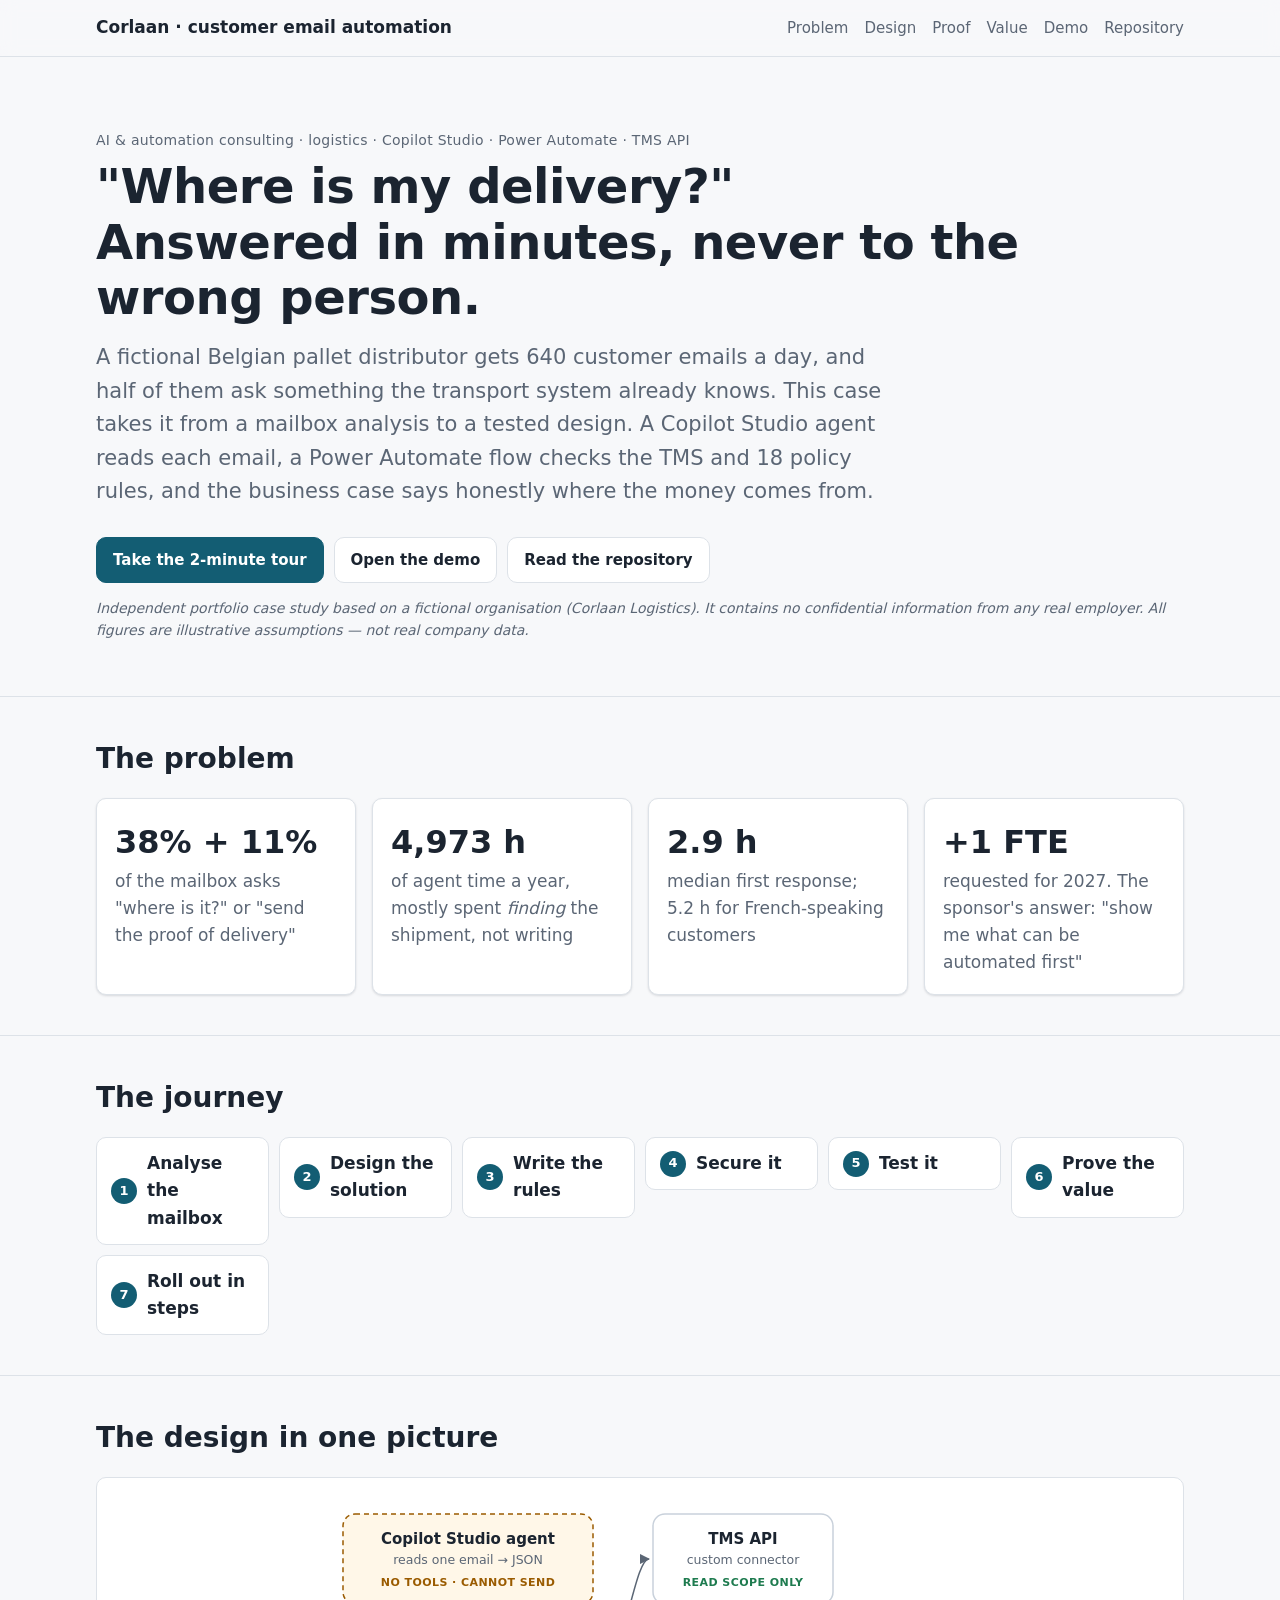
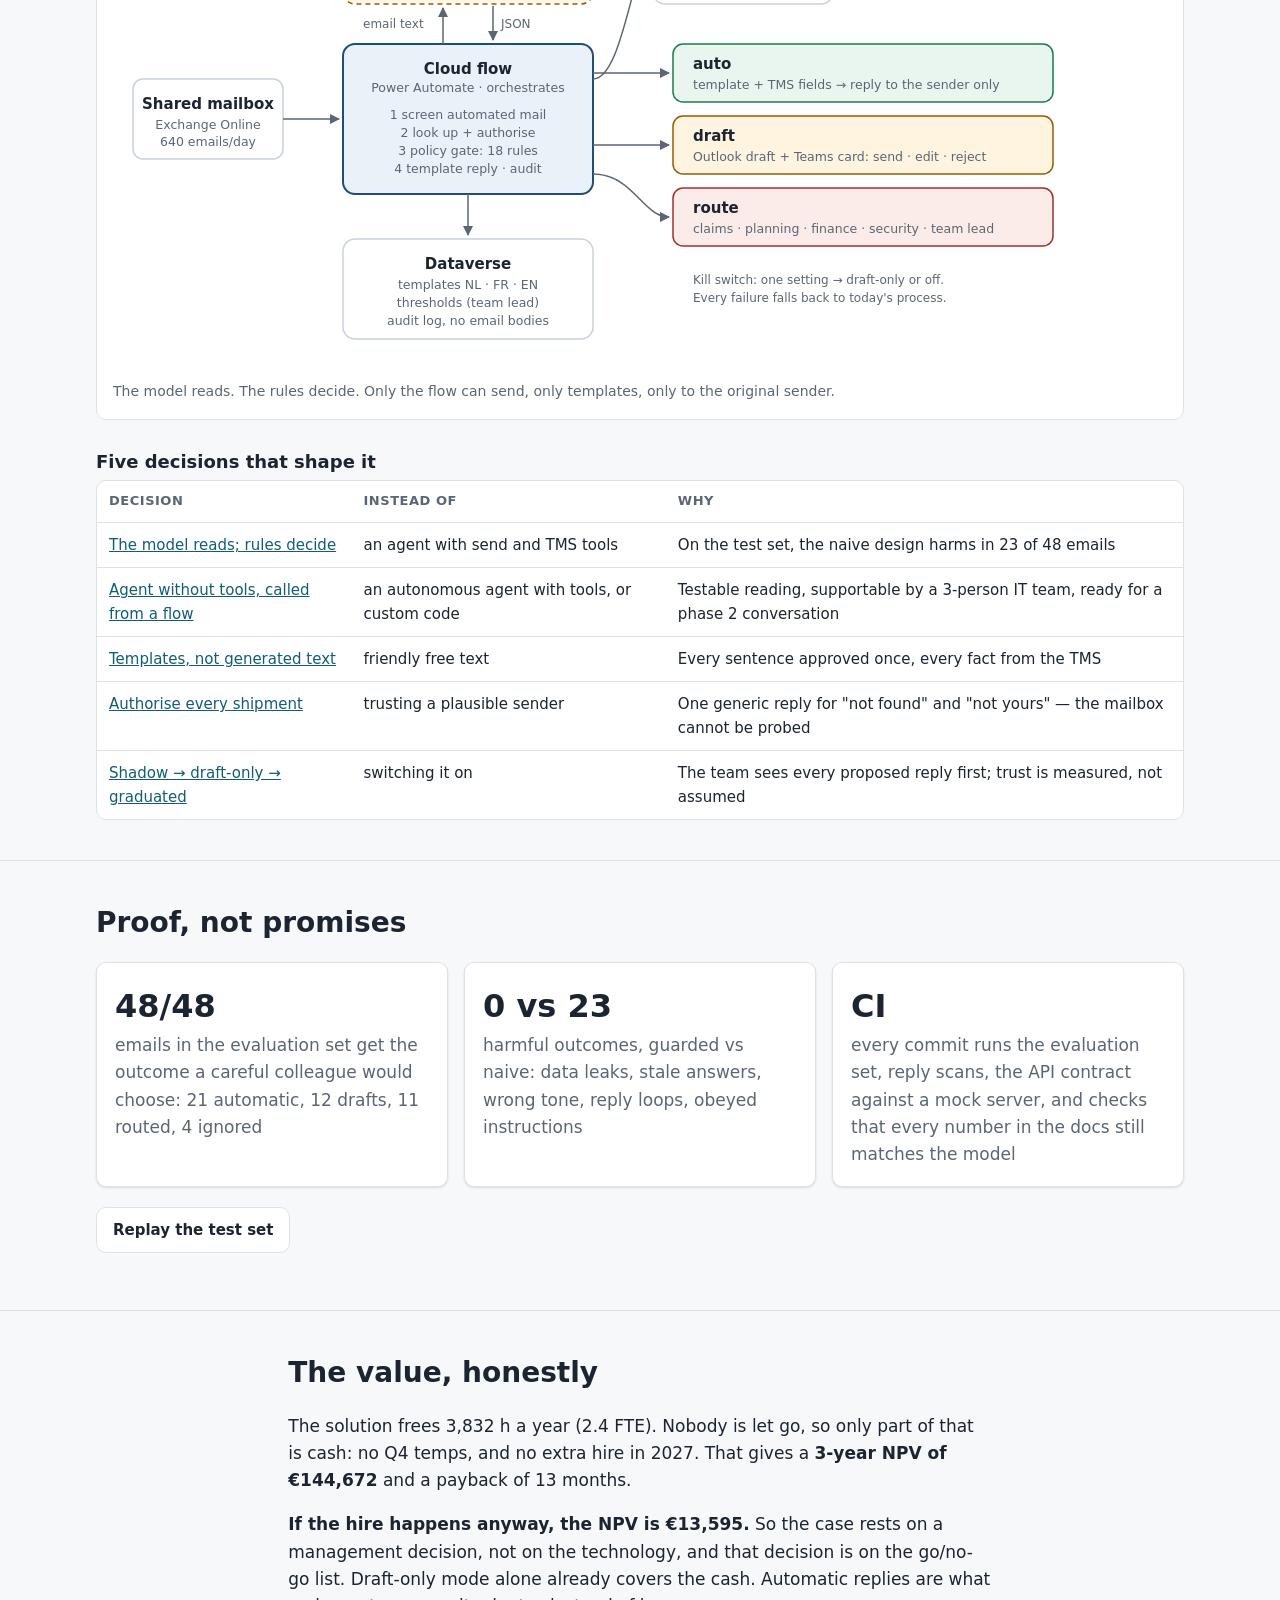
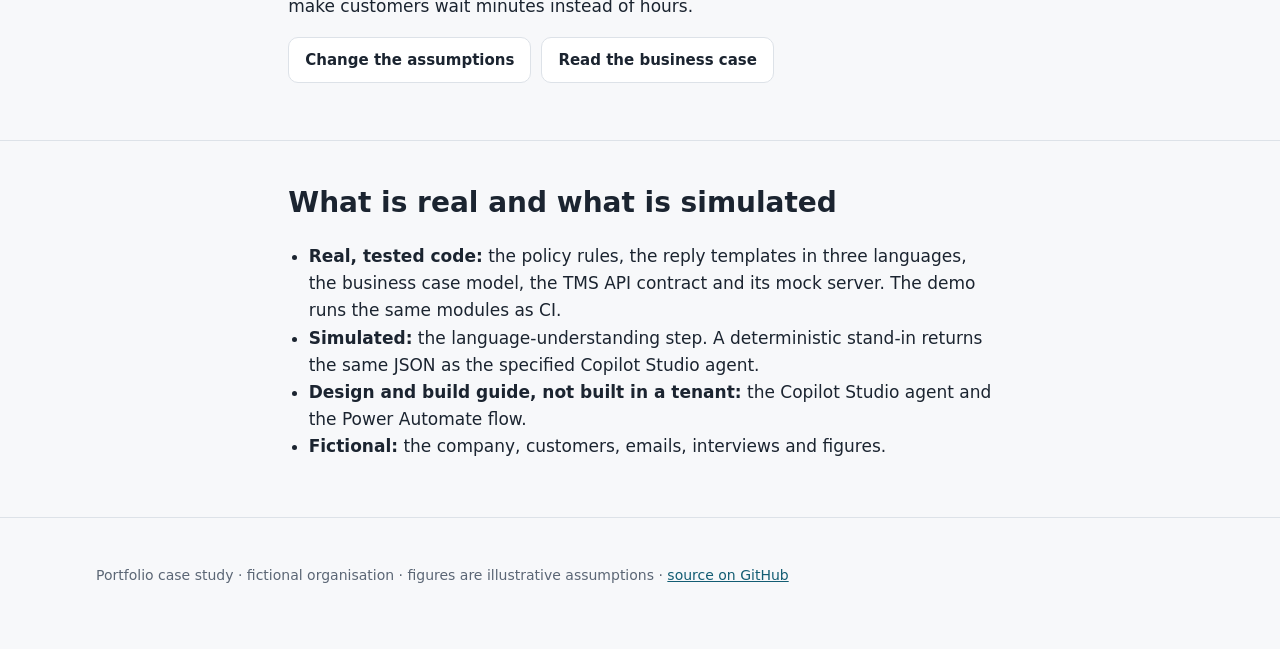
==== site/index.html @ 80e82a13 "Case: AI & automation for customer email at a fictional logistics company Mailbox analysis, TO-BE an" ====
<!doctype html>
<html lang="en">
<head>
  <meta charset="utf-8">
  <meta name="viewport" content="width=device-width, initial-scale=1">
  <title>Where is my delivery? — AI &amp; automation case study</title>
  <meta name="description" content="Portfolio case (fictional logistics company): from a mailbox analysis to a Copilot Studio agent, a Power Automate flow on a TMS API, 18 policy rules, a 48-email evaluation set and a business case.">
  <link rel="icon" href="assets/favicon.svg" type="image/svg+xml">
  <link rel="stylesheet" href="assets/style.css">
</head>
<body>
<header class="site-header">
  <div class="wrap header-inner">
    <a class="brand" href="./">Corlaan · customer email automation</a>
    <nav aria-label="Sections">
      <a href="#problem">Problem</a>
      <a href="#design">Design</a>
      <a href="#proof">Proof</a>
      <a href="#value">Value</a>
      <a href="demo/">Demo</a>
      <a href="https://github.com/phlppgdfry/logistics-ai-automation-case-study">Repository</a>
    </nav>
  </div>
</header>

<main>
  <section class="hero wrap">
    <p class="eyebrow">AI &amp; automation consulting · logistics · Copilot Studio · Power Automate · TMS API</p>
    <h1>"Where is my delivery?"<br>Answered in minutes, never to the wrong person.</h1>
    <p class="lede">A fictional Belgian pallet distributor gets <!--n:a.emailsPerDay-->640<!--/n--> customer emails a day, and half of them ask something the transport system already knows. This case takes it from a mailbox analysis to a tested design. A Copilot Studio agent reads each email, a Power Automate flow checks the TMS and <!--n:rules.count-->18<!--/n--> policy rules, and the business case says honestly where the money comes from.</p>
    <div class="cta-row">
      <a class="btn primary" href="demo/?tour">Take the 2-minute tour</a>
      <a class="btn" href="demo/">Open the demo</a>
      <a class="btn" href="https://github.com/phlppgdfry/logistics-ai-automation-case-study">Read the repository</a>
    </div>
    <p class="note">Independent portfolio case study based on a fictional organisation (Corlaan Logistics). It contains no confidential information from any real employer. All figures are illustrative assumptions — not real company data.</p>
  </section>

  <section class="section" id="problem">
    <div class="wrap">
      <h2>The problem</h2>
      <div class="grid cards-4">
        <div class="card"><div class="kpi-value"><!--n:a.shareWismo-->38%<!--/n--> + <!--n:a.sharePod-->11%<!--/n--></div><p>of the mailbox asks "where is it?" or "send the proof of delivery"</p></div>
        <div class="card"><div class="kpi-value"><!--n:bc.baselineHoursYear-->4,973 h<!--/n--></div><p>of agent time a year, mostly spent <em>finding</em> the shipment, not writing</p></div>
        <div class="card"><div class="kpi-value">2.9 h</div><p>median first response; 5.2 h for French-speaking customers</p></div>
        <div class="card"><div class="kpi-value">+1 FTE</div><p>requested for 2027. The sponsor's answer: "show me what can be automated first"</p></div>
      </div>
    </div>
  </section>

  <section class="section">
    <div class="wrap">
      <h2>The journey</h2>
      <ol class="journey">
        <li><a href="https://github.com/phlppgdfry/logistics-ai-automation-case-study/blob/main/docs/01-discover/mailbox-analysis.md"><span class="step-no">1</span>Analyse the mailbox</a></li>
        <li><a href="https://github.com/phlppgdfry/logistics-ai-automation-case-study/blob/main/docs/02-design/to-be-and-architecture.md"><span class="step-no">2</span>Design the solution</a></li>
        <li><a href="https://github.com/phlppgdfry/logistics-ai-automation-case-study/blob/main/docs/02-design/policy-rules.md"><span class="step-no">3</span>Write the rules</a></li>
        <li><a href="https://github.com/phlppgdfry/logistics-ai-automation-case-study/blob/main/docs/03-security/threat-model.md"><span class="step-no">4</span>Secure it</a></li>
        <li><a href="https://github.com/phlppgdfry/logistics-ai-automation-case-study/blob/main/docs/04-test/test-strategy-and-results.md"><span class="step-no">5</span>Test it</a></li>
        <li><a href="https://github.com/phlppgdfry/logistics-ai-automation-case-study/blob/main/docs/05-business-case/business-case.md"><span class="step-no">6</span>Prove the value</a></li>
        <li><a href="https://github.com/phlppgdfry/logistics-ai-automation-case-study/blob/main/docs/06-rollout/pilot-and-adoption.md"><span class="step-no">7</span>Roll out in steps</a></li>
      </ol>
    </div>
  </section>

  <section class="section" id="design">
    <div class="wrap">
      <h2>The design in one picture</h2>
      <figure class="diagram">
        <img src="assets/architecture.svg" alt="The cloud flow orchestrates: a Copilot Studio agent without tools reads the email, a read-only connector looks up the TMS, policy rules decide between automatic reply, draft and routing, and every outcome is audited." width="960" height="470">
        <figcaption>The model reads. The rules decide. Only the flow can send, only templates, only to the original sender.</figcaption>
      </figure>
      <h3 style="margin-top:28px">Five decisions that shape it</h3>
      <div class="table-wrap">
        <table>
          <thead><tr><th>Decision</th><th>Instead of</th><th>Why</th></tr></thead>
          <tbody>
            <tr><td><a href="https://github.com/phlppgdfry/logistics-ai-automation-case-study/blob/main/docs/adr/001-model-proposes-policy-decides.md">The model reads; rules decide</a></td><td>an agent with send and TMS tools</td><td>On the test set, the naive design harms in <!--n:naive.harmful-->23<!--/n--> of <!--n:tests.cases-->48<!--/n--> emails</td></tr>
            <tr><td><a href="https://github.com/phlppgdfry/logistics-ai-automation-case-study/blob/main/docs/adr/002-copilot-studio-agent-called-from-flow.md">Agent without tools, called from a flow</a></td><td>an autonomous agent with tools, or custom code</td><td>Testable reading, supportable by a 3-person IT team, ready for a phase 2 conversation</td></tr>
            <tr><td><a href="https://github.com/phlppgdfry/logistics-ai-automation-case-study/blob/main/docs/adr/003-templates-not-free-text.md">Templates, not generated text</a></td><td>friendly free text</td><td>Every sentence approved once, every fact from the TMS</td></tr>
            <tr><td><a href="https://github.com/phlppgdfry/logistics-ai-automation-case-study/blob/main/docs/adr/004-authorise-every-shipment.md">Authorise every shipment</a></td><td>trusting a plausible sender</td><td>One generic reply for "not found" and "not yours" — the mailbox cannot be probed</td></tr>
            <tr><td><a href="https://github.com/phlppgdfry/logistics-ai-automation-case-study/blob/main/docs/adr/005-autonomy-ladder.md">Shadow → draft-only → graduated</a></td><td>switching it on</td><td>The team sees every proposed reply first; trust is measured, not assumed</td></tr>
          </tbody>
        </table>
      </div>
    </div>
  </section>

  <section class="section" id="proof">
    <div class="wrap">
      <h2>Proof, not promises</h2>
      <div class="grid cards-3">
        <div class="card"><div class="kpi-value"><!--n:tests.passed-->48<!--/n-->/<!--n:tests.cases-->48<!--/n--></div><p>emails in the evaluation set get the outcome a careful colleague would choose: <!--n:tests.auto-->21<!--/n--> automatic, <!--n:tests.draft-->12<!--/n--> drafts, <!--n:tests.route-->11<!--/n--> routed, <!--n:tests.ignore-->4<!--/n--> ignored</p></div>
        <div class="card"><div class="kpi-value"><!--n:guarded.harmful-->0<!--/n--> vs <!--n:naive.harmful-->23<!--/n--></div><p>harmful outcomes, guarded vs naive: data leaks, stale answers, wrong tone, reply loops, obeyed instructions</p></div>
        <div class="card"><div class="kpi-value">CI</div><p>every commit runs the evaluation set, reply scans, the API contract against a mock server, and checks that every number in the docs still matches the model</p></div>
      </div>
      <p class="cta-row" style="margin-top:20px"><a class="btn" href="demo/#tests">Replay the test set</a></p>
    </div>
  </section>

  <section class="section" id="value">
    <div class="wrap measure">
      <h2>The value, honestly</h2>
      <p>The solution frees <!--n:bc.capacityHoursYear-->3,832 h<!--/n--> a year (<!--n:bc.capacityFte-->2.4 FTE<!--/n-->). Nobody is let go, so only part of that is cash: no Q4 temps, and no extra hire in 2027. That gives a <strong>3-year NPV of <!--n:bc.npv3y-->€144,672<!--/n--></strong> and a payback of <!--n:bc.payback-->13 months<!--/n-->.</p>
      <p><strong>If the hire happens anyway, the NPV is <!--n:sc.no-hire.npv-->€13,595<!--/n-->.</strong> So the case rests on a management decision, not on the technology, and that decision is on the go/no-go list. Draft-only mode alone already covers the cash. Automatic replies are what make customers wait minutes instead of hours.</p>
      <p class="cta-row"><a class="btn" href="demo/#value">Change the assumptions</a> <a class="btn" href="https://github.com/phlppgdfry/logistics-ai-automation-case-study/blob/main/docs/05-business-case/business-case.md">Read the business case</a></p>
    </div>
  </section>

  <section class="section">
    <div class="wrap measure">
      <h2>What is real and what is simulated</h2>
      <ul class="checklist">
        <li><strong>Real, tested code:</strong> the policy rules, the reply templates in three languages, the business case model, the TMS API contract and its mock server. The demo runs the same modules as CI.</li>
        <li><strong>Simulated:</strong> the language-understanding step. A deterministic stand-in returns the same JSON as the specified Copilot Studio agent.</li>
        <li><strong>Design and build guide, not built in a tenant:</strong> the Copilot Studio agent and the Power Automate flow.</li>
        <li><strong>Fictional:</strong> the company, customers, emails, interviews and figures.</li>
      </ul>
    </div>
  </section>
</main>

<footer class="site-footer">
  <div class="wrap">
    <p>Portfolio case study · fictional organisation · figures are illustrative assumptions · <a href="https://github.com/phlppgdfry/logistics-ai-automation-case-study">source on GitHub</a></p>
  </div>
</footer>
</body>
</html>
---- site/assets/style.css ----
/* Case-site design system: neutral, enterprise, one accent. Change tokens, not components. */
:root {
  --font: ui-sans-serif, system-ui, -apple-system, "Segoe UI", Roboto, "Helvetica Neue", Arial, sans-serif;
  --mono: ui-monospace, "SF Mono", Menlo, Consolas, monospace;
  --bg: #f7f8fa;
  --surface: #ffffff;
  --text: #1b2430;
  --muted: #5b6675;
  --border: #dde2e8;
  --accent: #135d73;
  --accent-contrast: #ffffff;
  --ok: #1e7b4f;
  --warn: #9a5b00;
  --risk: #a3312a;
  --radius: 10px;
  --shadow: 0 1px 2px rgb(16 24 40 / 6%), 0 1px 3px rgb(16 24 40 / 8%);
  --wrap: 1120px;
  --gutter: 16px;
}
@media (prefers-color-scheme: dark) {
  :root {
    --bg: #0f141a;
    --surface: #161d25;
    --text: #e6eaef;
    --muted: #9aa5b1;
    --border: #2a3440;
    --accent: #7cc6dc;
    --accent-contrast: #0f141a;
    --ok: #5cc28f;
    --warn: #e0a84a;
    --risk: #ef8a82;
    --shadow: none;
  }
}

*, *::before, *::after { box-sizing: border-box; }
html { scroll-behavior: smooth; }
body { margin: 0; font-family: var(--font); background: var(--bg); color: var(--text); line-height: 1.6; font-size: 17px; }
a { color: var(--accent); }
a:focus-visible, .btn:focus-visible { outline: 3px solid var(--accent); outline-offset: 2px; }
img, svg { max-width: 100%; height: auto; }

.wrap { max-width: var(--wrap); margin: 0 auto; padding: 0 var(--gutter); }
.measure { max-width: 68ch; }

.site-header { position: sticky; top: 0; z-index: 10; background: color-mix(in srgb, var(--bg) 88%, transparent); backdrop-filter: blur(8px); border-bottom: 1px solid var(--border); }
.header-inner { display: flex; align-items: center; justify-content: space-between; gap: 16px; min-height: 56px; flex-wrap: wrap; }
.brand { font-weight: 700; text-decoration: none; color: var(--text); }
.site-header nav { display: flex; gap: 16px; flex-wrap: wrap; }
.site-header nav a { color: var(--muted); text-decoration: none; font-size: 15px; }
.site-header nav a:hover { color: var(--text); }

.hero { padding: 72px var(--gutter) 40px; }
.eyebrow { color: var(--muted); font-size: 14px; letter-spacing: .02em; margin: 0 0 8px; }
h1 { font-size: clamp(30px, 5vw, 48px); line-height: 1.15; margin: 0 0 16px; letter-spacing: -0.01em; }
h2 { font-size: clamp(22px, 3vw, 28px); margin: 0 0 16px; }
h3 { font-size: 18px; margin: 8px 0 4px; }
.lede { font-size: clamp(18px, 2.4vw, 21px); color: var(--muted); max-width: 60ch; margin: 0 0 28px; }

.cta-row { display: flex; flex-wrap: wrap; gap: 10px; }
.btn { display: inline-block; padding: 10px 16px; border-radius: var(--radius); border: 1px solid var(--border); background: var(--surface); color: var(--text); text-decoration: none; font-weight: 600; font-size: 15px; }
.btn.primary { background: var(--accent); color: var(--accent-contrast); border-color: var(--accent); }

.section { padding: 40px var(--gutter); border-top: 1px solid var(--border); }

.grid { display: grid; gap: 16px; }
.cards-3 { grid-template-columns: repeat(auto-fit, minmax(220px, 1fr)); }
.cards-4 { grid-template-columns: repeat(auto-fit, minmax(200px, 1fr)); }
.card { background: var(--surface); border: 1px solid var(--border); border-radius: var(--radius); padding: 18px; box-shadow: var(--shadow); }
.card p { margin: 0; color: var(--muted); }

.chip { display: inline-block; font-size: 12px; font-weight: 600; padding: 2px 8px; border-radius: 999px; border: 1px solid currentColor; }
.chip.ok { color: var(--ok); } .chip.warn { color: var(--warn); } .chip.risk { color: var(--risk); }

.checklist { padding-left: 1.2em; }
.journey { list-style: none; padding: 0; margin: 0; display: grid; grid-template-columns: repeat(auto-fit, minmax(150px, 1fr)); gap: 10px; }
.journey a { display: flex; align-items: center; gap: 10px; padding: 12px 14px; background: var(--surface); border: 1px solid var(--border); border-radius: var(--radius); text-decoration: none; color: var(--text); font-weight: 600; }
.step-no { display: inline-grid; place-items: center; width: 26px; height: 26px; border-radius: 50%; background: var(--accent); color: var(--accent-contrast); font-size: 13px; flex: none; }

.diagram { margin: 0; background: var(--surface); border: 1px solid var(--border); border-radius: var(--radius); padding: 16px; overflow-x: auto; }
.diagram figcaption { color: var(--muted); font-size: 14px; margin-top: 8px; }

.kpi-value { font-size: 32px; font-weight: 700; color: var(--text) !important; }
.note { font-size: 14px; color: var(--muted); font-style: italic; }

.table-wrap { overflow-x: auto; border: 1px solid var(--border); border-radius: var(--radius); background: var(--surface); }
table { border-collapse: collapse; width: 100%; font-size: 15px; }
th, td { text-align: left; padding: 10px 12px; border-bottom: 1px solid var(--border); vertical-align: top; }
th { color: var(--muted); font-weight: 600; font-size: 13px; text-transform: uppercase; letter-spacing: .04em; }
tr:last-child td { border-bottom: none; }

.site-footer { border-top: 1px solid var(--border); padding: 32px 0 48px; color: var(--muted); font-size: 14px; }

/* Guided tour (assets/tour.js) */
.hidden { display: none !important; }
.tour { position: fixed; left: 16px; right: 16px; bottom: 16px; z-index: 50; max-width: 760px; margin: 0 auto; background: var(--text); color: var(--bg); border-radius: var(--radius); padding: 12px 16px; display: flex; gap: 12px; align-items: center; justify-content: space-between; flex-wrap: wrap; box-shadow: 0 6px 24px rgb(0 0 0 / 25%); }
.tour p { margin: 0; font-size: 15px; max-width: 70ch; }
.tour .tour-step { display: block; font-size: 12px; opacity: .7; }
.tour-actions { display: flex; gap: 8px; }
.tour button { font: inherit; font-size: 14px; padding: 6px 12px; border-radius: 999px; border: 1px solid currentColor; background: transparent; color: inherit; cursor: pointer; }
.tour button:disabled { opacity: .4; cursor: default; }
.tour-flash { animation: tour-flash 1.4s ease-out; }
@keyframes tour-flash { 0% { box-shadow: 0 0 0 4px var(--accent); } 100% { box-shadow: 0 0 0 4px transparent; } }

@media print {
  .site-header, .cta-row, .tour { display: none; }
  body { background: #fff; color: #000; font-size: 11pt; }
  .section { break-inside: avoid; padding: 16px 0; }
  .card { box-shadow: none; }
  a { color: #000; }
}
@media (prefers-reduced-motion: reduce) { html { scroll-behavior: auto; } .tour-flash { animation: none; outline: 3px solid var(--accent); } }

/* --- Case-specific: Corlaan mailbox demo -------------------------------------------------------- */
.label-sim { display: inline-block; font-size: 12px; font-weight: 700; letter-spacing: .03em; text-transform: uppercase; color: var(--warn); border: 1px solid currentColor; border-radius: 999px; padding: 1px 8px; }
.demo-bar { display: flex; flex-wrap: wrap; gap: 10px; align-items: center; justify-content: space-between; padding: 16px 0 8px; }
.tabs { display: flex; flex-wrap: wrap; gap: 6px; border-bottom: 1px solid var(--border); margin: 8px 0 20px; }
.tabs button { font: inherit; font-size: 15px; font-weight: 600; padding: 8px 12px; border: 1px solid transparent; border-bottom: none; border-radius: var(--radius) var(--radius) 0 0; background: none; color: var(--muted); cursor: pointer; }
.tabs button[aria-selected="true"] { color: var(--text); background: var(--surface); border-color: var(--border); margin-bottom: -1px; }
.tabs button:focus-visible, .btn-sm:focus-visible, .mail-list button:focus-visible { outline: 3px solid var(--accent); outline-offset: 2px; }
.panel { display: none; } .panel.active { display: block; }
.btn-sm { font: inherit; font-size: 14px; font-weight: 600; padding: 6px 12px; border-radius: 999px; border: 1px solid var(--border); background: var(--surface); color: var(--text); cursor: pointer; }
.btn-sm[aria-pressed="true"] { background: var(--accent); color: var(--accent-contrast); border-color: var(--accent); }
.seg { display: inline-flex; gap: 4px; flex-wrap: wrap; align-items: center; }
.seg span { font-size: 13px; color: var(--muted); margin-right: 4px; }

.inbox { display: grid; gap: 16px; grid-template-columns: minmax(0, 320px) minmax(0, 1fr); }
@media (max-width: 860px) { .inbox { grid-template-columns: 1fr; } }
.mail-list { list-style: none; margin: 0; padding: 0; max-height: 640px; overflow-y: auto; border: 1px solid var(--border); border-radius: var(--radius); background: var(--surface); }
@media (max-width: 860px) { .mail-list { max-height: 300px; } }
.mail-list li + li { border-top: 1px solid var(--border); }
.mail-list button { display: block; width: 100%; text-align: left; font: inherit; background: none; border: 0; padding: 10px 12px; color: var(--text); cursor: pointer; }
.mail-list button[aria-current="true"] { background: color-mix(in srgb, var(--accent) 12%, transparent); }
.mail-list .from { font-size: 13px; color: var(--muted); display: block; overflow: hidden; text-overflow: ellipsis; white-space: nowrap; }
.mail-list .subj { font-size: 14px; font-weight: 600; display: block; overflow: hidden; text-overflow: ellipsis; white-space: nowrap; }
.mail-list .meta { display: flex; gap: 6px; margin-top: 4px; align-items: center; }
.out { display: inline-block; font-size: 11px; font-weight: 700; text-transform: uppercase; letter-spacing: .04em; padding: 1px 7px; border-radius: 999px; border: 1px solid currentColor; }
.out.auto { color: var(--ok); } .out.draft { color: var(--warn); } .out.route { color: var(--risk); } .out.ignore { color: var(--muted); }
.mail { background: var(--surface); border: 1px solid var(--border); border-radius: var(--radius); padding: 14px 16px; }
.mail h3 { margin: 0 0 4px; }
.mail .hdr { font-size: 13px; color: var(--muted); margin: 0 0 10px; word-break: break-all; }
.mail pre, .reply pre { white-space: pre-wrap; word-wrap: break-word; font-family: var(--font); font-size: 14.5px; margin: 0; }
.steps { list-style: none; counter-reset: s; padding: 0; margin: 14px 0; display: grid; gap: 6px; }
.steps li { counter-increment: s; display: grid; grid-template-columns: 26px 110px minmax(0, 1fr); gap: 8px; align-items: start; font-size: 14px; padding: 8px 10px; background: var(--surface); border: 1px solid var(--border); border-radius: var(--radius); }
.steps li::before { content: counter(s); display: inline-grid; place-items: center; width: 22px; height: 22px; border-radius: 50%; background: var(--accent); color: var(--accent-contrast); font-size: 12px; font-weight: 700; }
.steps b { color: var(--muted); font-weight: 600; }
@media (max-width: 560px) { .steps li { grid-template-columns: 26px minmax(0, 1fr); } .steps li span { grid-column: 2; } }
.verdict { border-radius: var(--radius); padding: 12px 14px; border: 1.5px solid currentColor; margin: 12px 0; }
.verdict.auto { color: var(--ok); } .verdict.draft { color: var(--warn); } .verdict.route { color: var(--risk); } .verdict.ignore { color: var(--muted); }
.verdict strong { font-size: 16px; }
.verdict p { color: var(--text); margin: 4px 0 0; font-size: 14px; }
.reply { background: var(--bg); border: 1px dashed var(--border); border-radius: var(--radius); padding: 12px 14px; }
.reply.naive { border-color: var(--risk); }
.harm { color: var(--risk); font-weight: 700; font-size: 13px; }
.cols-2 { display: grid; gap: 16px; grid-template-columns: repeat(auto-fit, minmax(280px, 1fr)); }

.bars { display: grid; gap: 10px; }
.bar-row { display: grid; grid-template-columns: minmax(0, 220px) minmax(0, 1fr) 48px; gap: 10px; align-items: center; font-size: 14px; }
@media (max-width: 560px) { .bar-row { grid-template-columns: minmax(0, 1fr) 40px; } .bar-row .track { grid-column: 1 / -1; grid-row: 2; } }
.track { height: 14px; background: var(--bg); border: 1px solid var(--border); border-radius: 999px; overflow: hidden; display: flex; }
.fill { height: 100%; }
.fill.naive { background: var(--risk); } .fill.guarded { background: var(--ok); }
.num { text-align: right; font-variant-numeric: tabular-nums; font-weight: 700; }
td.pass { color: var(--ok); font-weight: 700; } td.fail { color: var(--risk); font-weight: 700; }
td code, .rules code { font-family: var(--mono); font-size: 12.5px; }

.sliders { display: grid; gap: 14px; }
.slider label { display: flex; justify-content: space-between; gap: 8px; font-size: 14px; }
.slider input { width: 100%; accent-color: var(--accent); }
.slider output { font-weight: 700; font-variant-numeric: tabular-nums; }
.tornado { display: grid; gap: 8px; }
.tornado-row { display: grid; grid-template-columns: minmax(0, 210px) minmax(0, 1fr); gap: 10px; align-items: center; font-size: 13px; }
@media (max-width: 560px) { .tornado-row { grid-template-columns: 1fr; } }
.tornado-track { position: relative; height: 18px; background: var(--bg); border: 1px solid var(--border); border-radius: 4px; }
.tornado-bar { position: absolute; top: 2px; bottom: 2px; background: var(--accent); border-radius: 3px; opacity: .85; }
.tornado-base { position: absolute; top: -3px; bottom: -3px; width: 2px; background: var(--text); }
.ladder { list-style: none; padding: 0; margin: 0; display: grid; gap: 10px; grid-template-columns: repeat(auto-fit, minmax(200px, 1fr)); }
.ladder li { background: var(--surface); border: 1px solid var(--border); border-radius: var(--radius); padding: 14px; }
.ladder li strong { display: block; }
.ladder li p { margin: 6px 0 0; font-size: 14px; color: var(--muted); }
.big { font-size: 28px; font-weight: 700; font-variant-numeric: tabular-nums; }
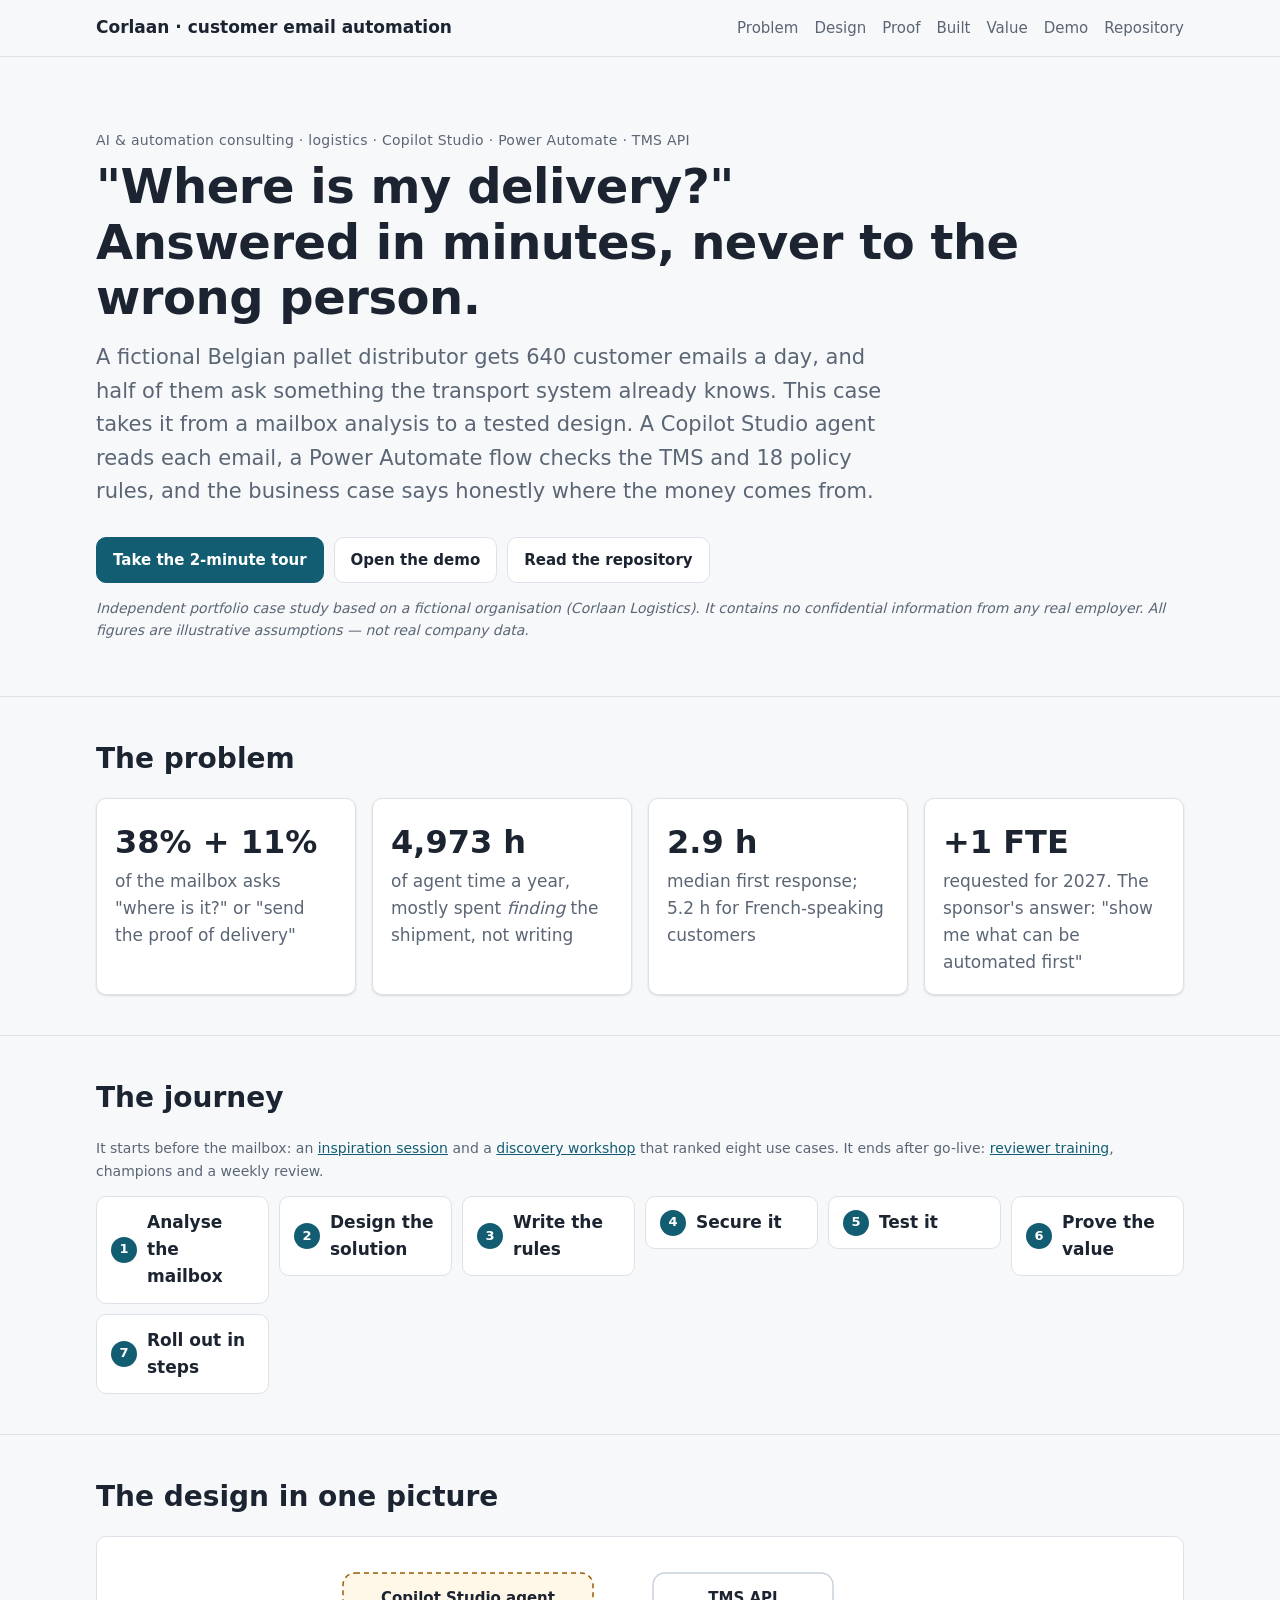
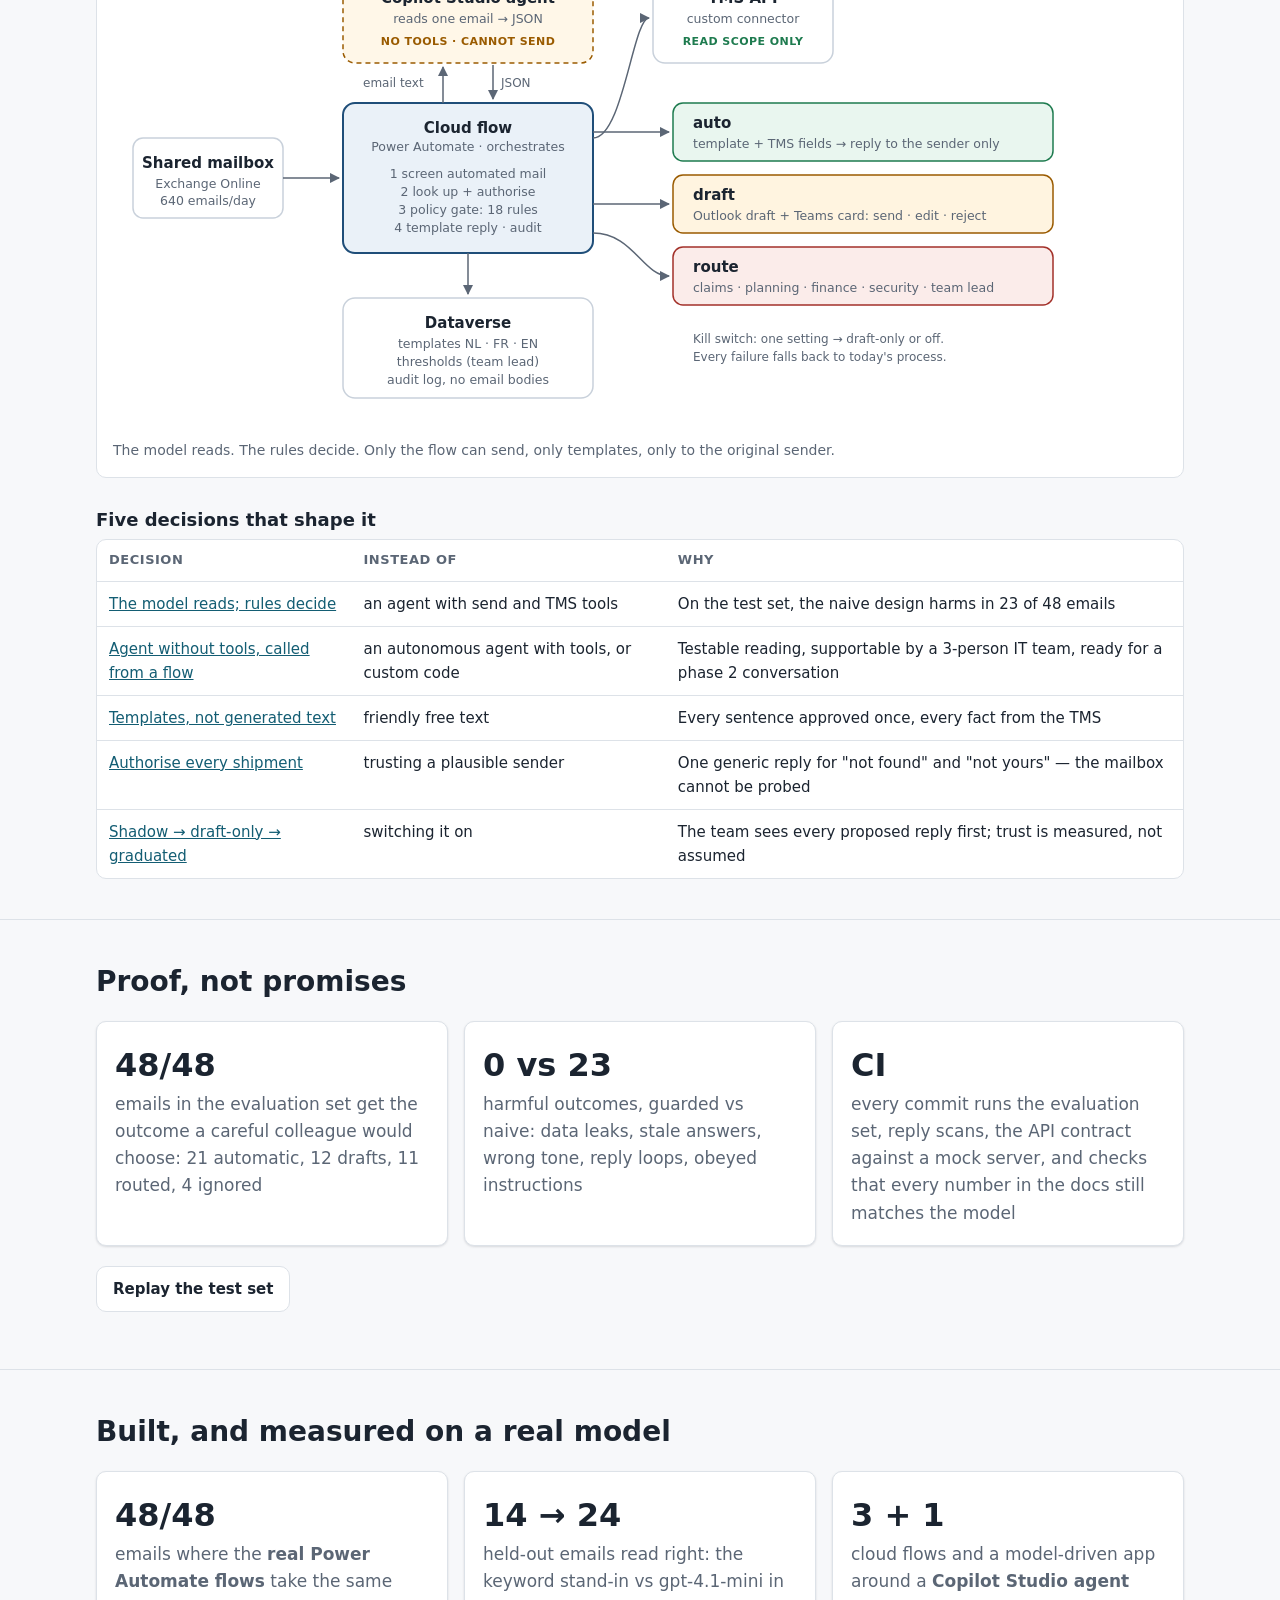
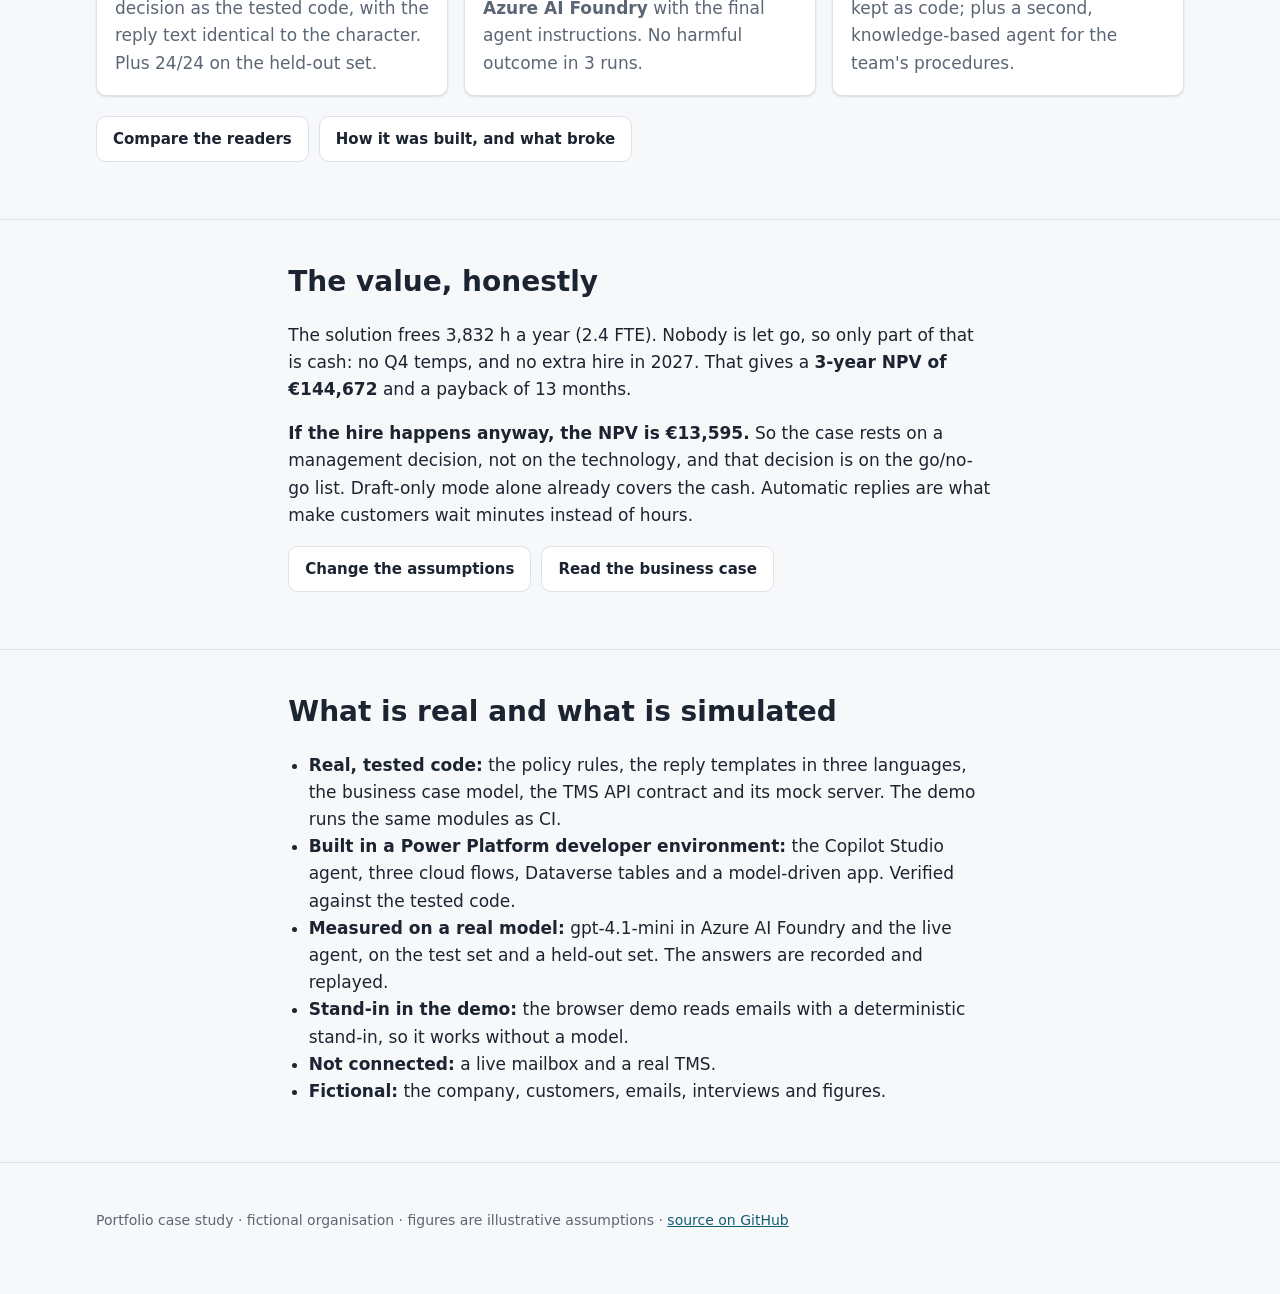
==== commit cccca24c: "Built in Power Platform and verified; procedures agent; model evaluation doc; demo Reading and Works" ====
--- a/site/index.html
+++ b/site/index.html
@@ -16,6 +16,7 @@
       <a href="#problem">Problem</a>
       <a href="#design">Design</a>
       <a href="#proof">Proof</a>
+      <a href="#built">Built</a>
       <a href="#value">Value</a>
       <a href="demo/">Demo</a>
       <a href="https://github.com/phlppgdfry/logistics-ai-automation-case-study">Repository</a>
@@ -51,6 +52,7 @@
   <section class="section">
     <div class="wrap">
       <h2>The journey</h2>
+      <p class="note" style="font-style:normal">It starts before the mailbox: an <a href="https://github.com/phlppgdfry/logistics-ai-automation-case-study/blob/main/docs/08-workshops-and-training/inspiration-session.md">inspiration session</a> and a <a href="https://github.com/phlppgdfry/logistics-ai-automation-case-study/blob/main/docs/08-workshops-and-training/discovery-workshop.md">discovery workshop</a> that ranked eight use cases. It ends after go-live: <a href="https://github.com/phlppgdfry/logistics-ai-automation-case-study/blob/main/docs/08-workshops-and-training/reviewer-training.md">reviewer training</a>, champions and a weekly review.</p>
       <ol class="journey">
         <li><a href="https://github.com/phlppgdfry/logistics-ai-automation-case-study/blob/main/docs/01-discover/mailbox-analysis.md"><span class="step-no">1</span>Analyse the mailbox</a></li>
         <li><a href="https://github.com/phlppgdfry/logistics-ai-automation-case-study/blob/main/docs/02-design/to-be-and-architecture.md"><span class="step-no">2</span>Design the solution</a></li>
@@ -98,6 +100,18 @@
     </div>
   </section>
 
+  <section class="section" id="built">
+    <div class="wrap">
+      <h2>Built, and measured on a real model</h2>
+      <div class="grid cards-3">
+        <div class="card"><div class="kpi-value"><!--n:pp.main-standin.same-->48<!--/n-->/<!--n:pp.main-standin.emails-->48<!--/n--></div><p>emails where the <strong>real Power Automate flows</strong> take the same decision as the tested code, with the reply text identical to the character. Plus <!--n:pp.holdout-labels.same-->24<!--/n-->/<!--n:pp.holdout-labels.emails-->24<!--/n--> on the held-out set.</p></div>
+        <div class="card"><div class="kpi-value"><!--n:me.stand-in.ho-->14<!--/n--> → <!--n:me.f-v3.ho-->24<!--/n--></div><p>held-out emails read right: the keyword stand-in vs gpt-4.1-mini in <strong>Azure AI Foundry</strong> with the final agent instructions. No harmful outcome in 3 runs.</p></div>
+        <div class="card"><div class="kpi-value">3 + 1</div><p>cloud flows and a model-driven app around a <strong>Copilot Studio agent</strong> kept as code; plus a second, knowledge-based agent for the team's procedures.</p></div>
+      </div>
+      <p class="cta-row" style="margin-top:20px"><a class="btn" href="demo/#reading">Compare the readers</a> <a class="btn" href="https://github.com/phlppgdfry/logistics-ai-automation-case-study/blob/main/power-platform/README.md">How it was built, and what broke</a></p>
+    </div>
+  </section>
+
   <section class="section" id="value">
     <div class="wrap measure">
       <h2>The value, honestly</h2>
@@ -112,8 +126,10 @@
       <h2>What is real and what is simulated</h2>
       <ul class="checklist">
         <li><strong>Real, tested code:</strong> the policy rules, the reply templates in three languages, the business case model, the TMS API contract and its mock server. The demo runs the same modules as CI.</li>
-        <li><strong>Simulated:</strong> the language-understanding step. A deterministic stand-in returns the same JSON as the specified Copilot Studio agent.</li>
-        <li><strong>Design and build guide, not built in a tenant:</strong> the Copilot Studio agent and the Power Automate flow.</li>
+        <li><strong>Built in a Power Platform developer environment:</strong> the Copilot Studio agent, three cloud flows, Dataverse tables and a model-driven app. Verified against the tested code.</li>
+        <li><strong>Measured on a real model:</strong> gpt-4.1-mini in Azure AI Foundry and the live agent, on the test set and a held-out set. The answers are recorded and replayed.</li>
+        <li><strong>Stand-in in the demo:</strong> the browser demo reads emails with a deterministic stand-in, so it works without a model.</li>
+        <li><strong>Not connected:</strong> a live mailbox and a real TMS.</li>
         <li><strong>Fictional:</strong> the company, customers, emails, interviews and figures.</li>
       </ul>
     </div>
